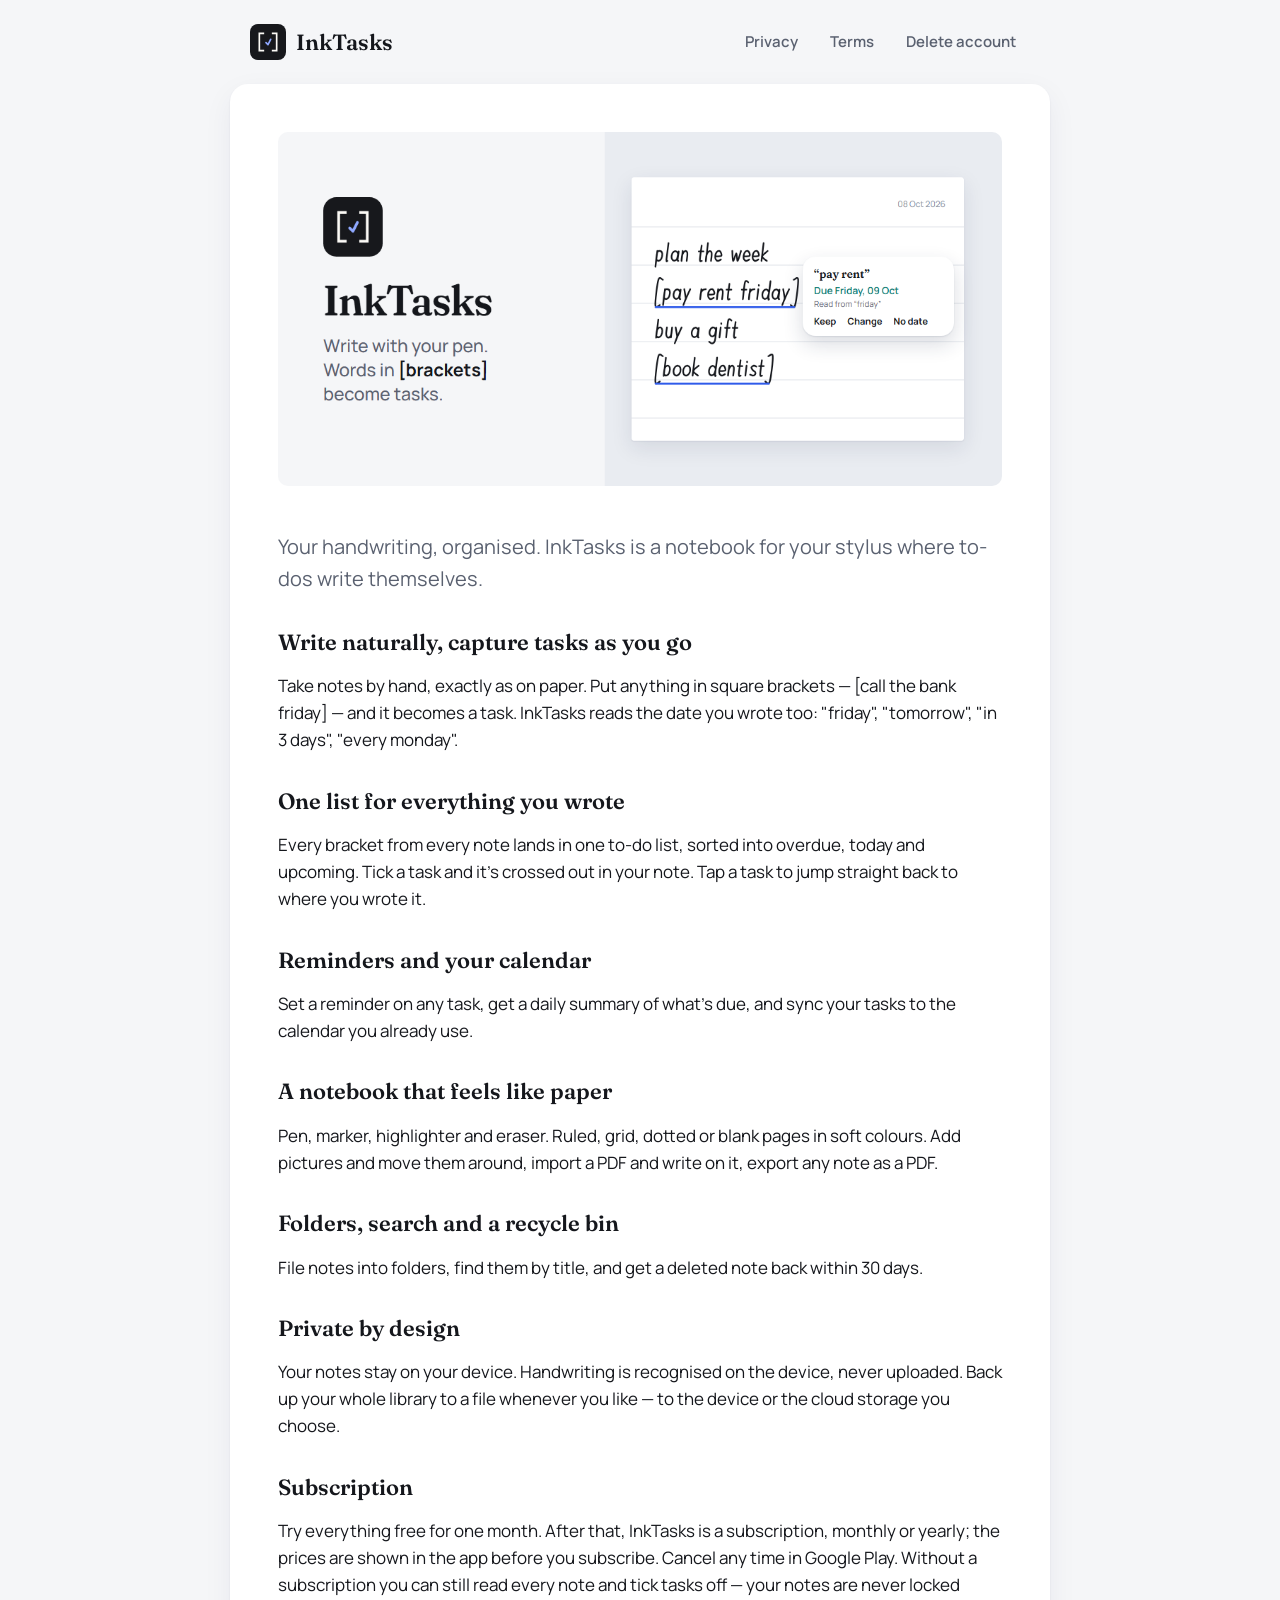
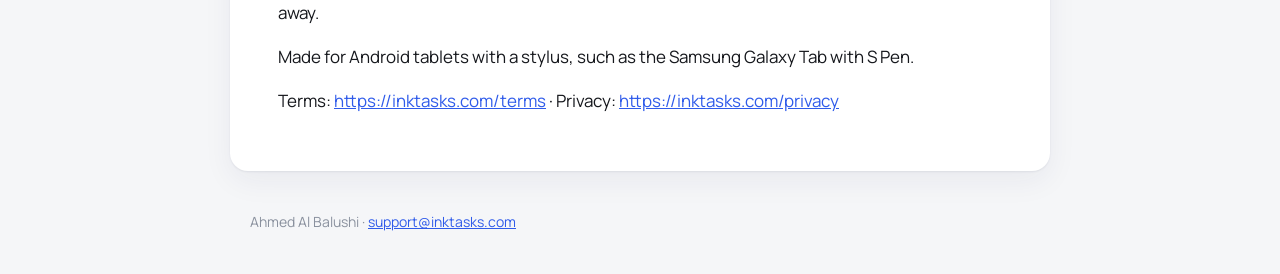
==== index.html @ 89e98914 "InkTasks website: home, privacy policy, terms of use, account deletion" ====
<!doctype html>
<html lang="en">
<head>
<meta charset="utf-8">
<meta name="viewport" content="width=device-width, initial-scale=1">
<title>InkTasks — handwritten to-dos</title>
<link rel="icon" href="icon.svg" type="image/svg+xml">
<link rel="stylesheet" href="style.css">
</head>
<body>
<header><a class="brand" href="index.html"><svg class="icon" viewBox="0 0 108 108" aria-hidden="true"><rect width="108" height="108" rx="24" fill="#17181C"/><path d="M28 28V80M28 28H40M28 80H40M80 28V80M80 28H68M80 80H68" stroke="#FCFAF6" stroke-width="5" fill="none" stroke-linecap="square"/><path d="M48 56L54 62L62 46" stroke="#8FA8FF" stroke-width="5" fill="none" stroke-linecap="round" stroke-linejoin="round"/></svg><span>InkTasks</span></a><nav><a href="privacy.html">Privacy</a><a href="terms.html">Terms</a><a href="delete-account.html">Delete account</a></nav></header>
<main>
<h1 class="visually-hidden">InkTasks</h1>
<img class="hero" src="feature-graphic.png" alt="A handwritten note where [pay rent friday] has become a task with a due date.">
<p class="lead">Your handwriting, organised. InkTasks is a notebook for your stylus where to-dos write themselves.</p>
<h2>Write naturally, capture tasks as you go</h2>
<p>Take notes by hand, exactly as on paper. Put anything in square brackets — [call the bank friday] — and it becomes a task. InkTasks reads the date you wrote too: "friday", "tomorrow", "in 3 days", "every monday".</p>
<h2>One list for everything you wrote</h2>
<p>Every bracket from every note lands in one to-do list, sorted into overdue, today and upcoming. Tick a task and it's crossed out in your note. Tap a task to jump straight back to where you wrote it.</p>
<h2>Reminders and your calendar</h2>
<p>Set a reminder on any task, get a daily summary of what's due, and sync your tasks to the calendar you already use.</p>
<h2>A notebook that feels like paper</h2>
<p>Pen, marker, highlighter and eraser. Ruled, grid, dotted or blank pages in soft colours. Add pictures and move them around, import a PDF and write on it, export any note as a PDF.</p>
<h2>Folders, search and a recycle bin</h2>
<p>File notes into folders, find them by title, and get a deleted note back within 30 days.</p>
<h2>Private by design</h2>
<p>Your notes stay on your device. Handwriting is recognised on the device, never uploaded. Back up your whole library to a file whenever you like — to the device or the cloud storage you choose.</p>
<h2>Subscription</h2>
<p>Try everything free for one month. After that, InkTasks is a subscription, monthly or yearly; the prices are shown in the app before you subscribe. Cancel any time in Google Play. Without a subscription you can still read every note and tick tasks off — your notes are never locked away.</p>
<p>Made for Android tablets with a stylus, such as the Samsung Galaxy Tab with S Pen.</p>
<p>Terms: <a href="https://inktasks.com/terms">https://inktasks.com/terms</a> · Privacy: <a href="https://inktasks.com/privacy">https://inktasks.com/privacy</a></p>
</main>
<footer>Ahmed Al Balushi · <a href="mailto:support@inktasks.com">support@inktasks.com</a></footer>
</body>
</html>
---- style.css ----
@font-face { font-family: Fraunces; src: url(fonts/fraunces.ttf); font-weight: 100 900; font-display: swap; }
@font-face { font-family: Manrope; src: url(fonts/manrope.ttf); font-weight: 200 800; font-display: swap; }
/* Slate & Cobalt (the app's R61 palette): white paper on a quiet ground, cobalt for links. */
:root { --ground: #F5F6F8; --paper: #FFFFFF; --hairline: #DDE1E7; --ink: #15171C; --secondary: #5A6170;
        --slate: #8A919E; --cobalt: #2F5BEA; --wash: #E8EEFD; --blank: #FFF3BF; }
* { box-sizing: border-box; }
body { margin: 0; background: var(--ground); color: var(--ink); font: 17px/1.6 Manrope, system-ui, sans-serif; }
header { max-width: 820px; margin: 0 auto; padding: 20px 20px 8px; display: flex; align-items: center;
         justify-content: space-between; gap: 16px; flex-wrap: wrap; }
.brand { display: flex; align-items: center; gap: 10px; color: var(--ink); text-decoration: none;
         font: 600 22px Fraunces, Georgia, serif; }
.icon { width: 36px; height: 36px; }
nav { display: flex; gap: 4px; flex-wrap: wrap; }
nav a { color: var(--secondary); text-decoration: none; padding: 10px 14px; border-radius: 999px; font-weight: 600; font-size: 15px; }
nav a:hover { color: var(--ink); }
nav a[aria-current] { background: var(--wash); color: #1E3FAE; }
main { max-width: 820px; margin: 12px auto 40px; padding: 40px 48px; background: var(--paper); border-radius: 18px;
       box-shadow: 0 1px 2px rgba(28,42,77,.08), 0 10px 30px rgba(28,42,77,.06); }
h1, h2 { font-family: Fraunces, Georgia, serif; font-weight: 600; line-height: 1.2; }
h1 { font-size: 38px; letter-spacing: -0.5px; margin: 0 0 6px; }
h2 { font-size: 22px; margin: 34px 0 8px; }
.meta { color: var(--slate); margin-top: 0; }
a { color: var(--cobalt); }
ul { padding-left: 22px; } li { margin: 6px 0; } li ul { margin: 4px 0; }
code { font-size: 15px; }
mark.blank { background: var(--blank); color: var(--ink); padding: 0 4px; border-radius: 4px; }
.lead { font-size: 20px; color: var(--secondary); }
.visually-hidden { position: absolute; width: 1px; height: 1px; overflow: hidden; clip: rect(0 0 0 0); white-space: nowrap; }
.hero { width: 100%; height: auto; border-radius: 10px; margin: 8px 0 18px; }
footer { max-width: 820px; margin: 0 auto 40px; padding: 0 20px; color: var(--slate); font-size: 14px; }
@media (max-width: 640px) { main { padding: 26px 20px; border-radius: 0; } h1 { font-size: 30px; } }
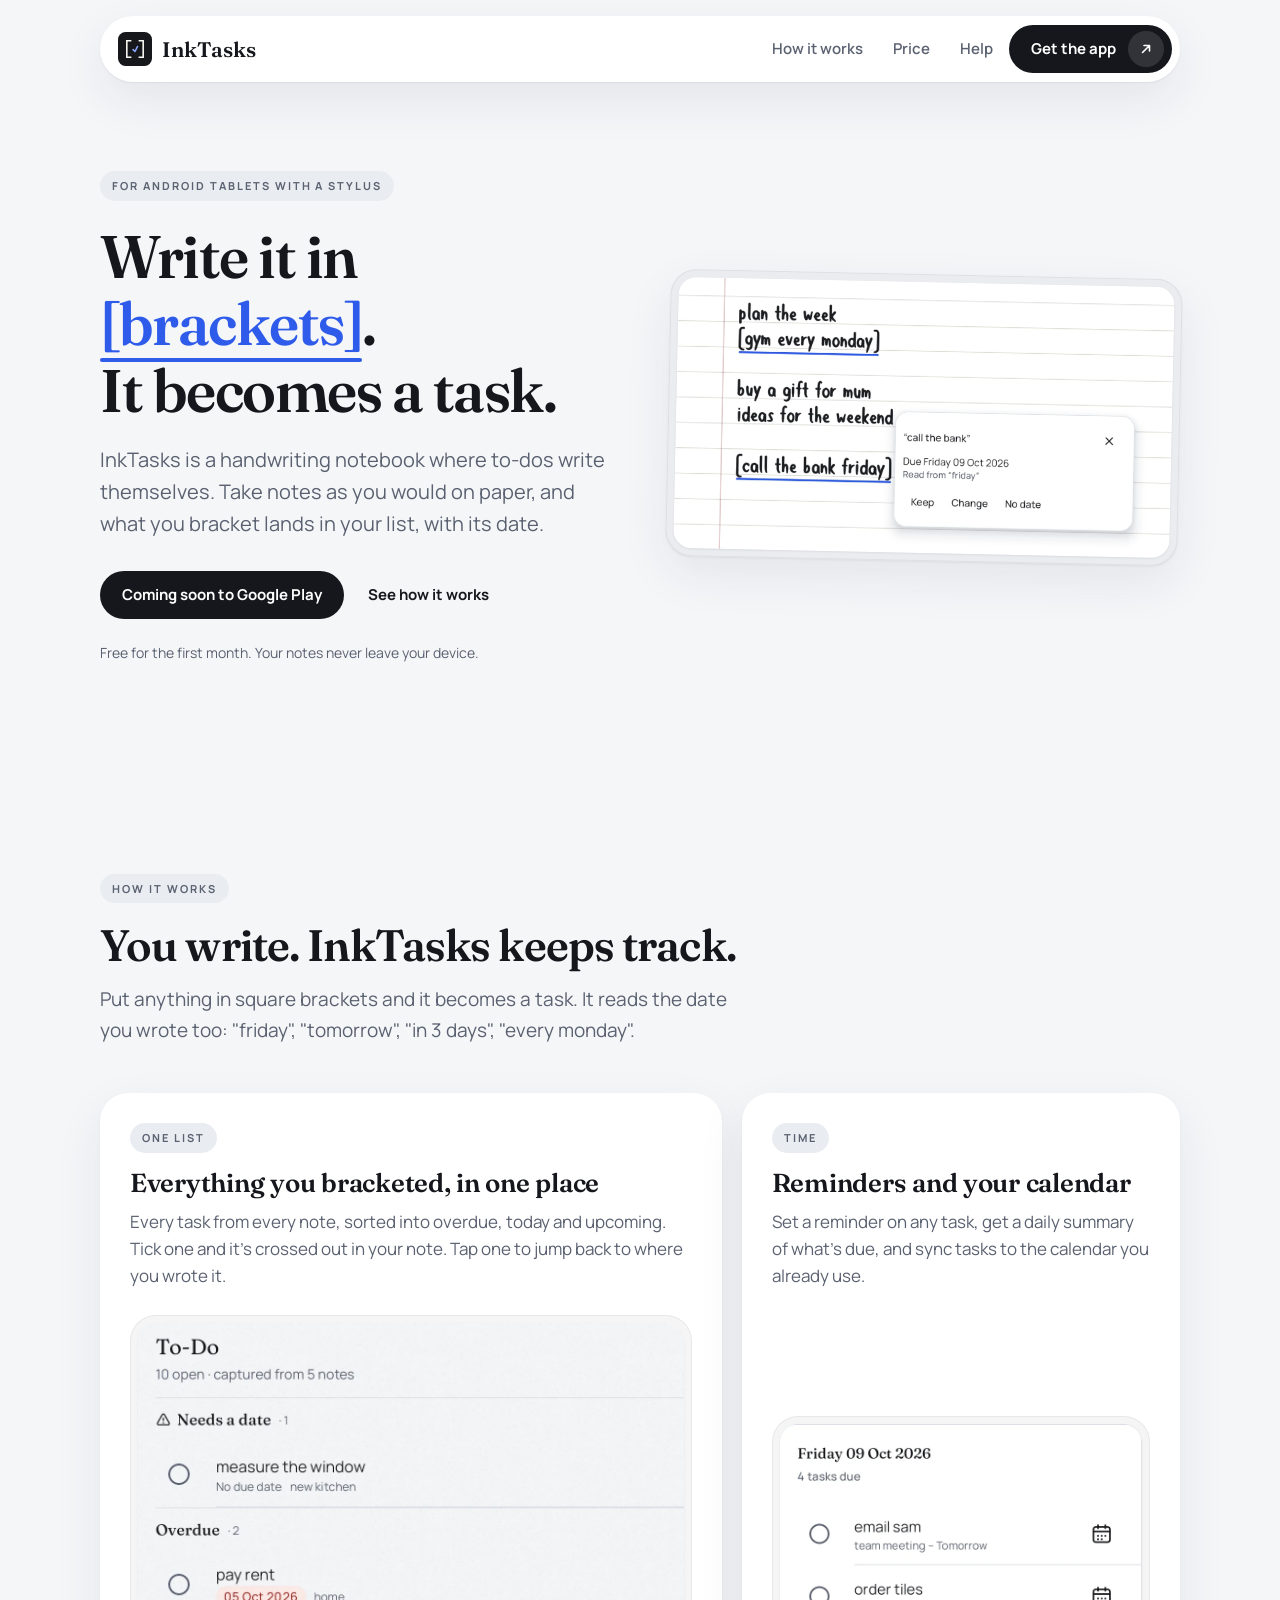
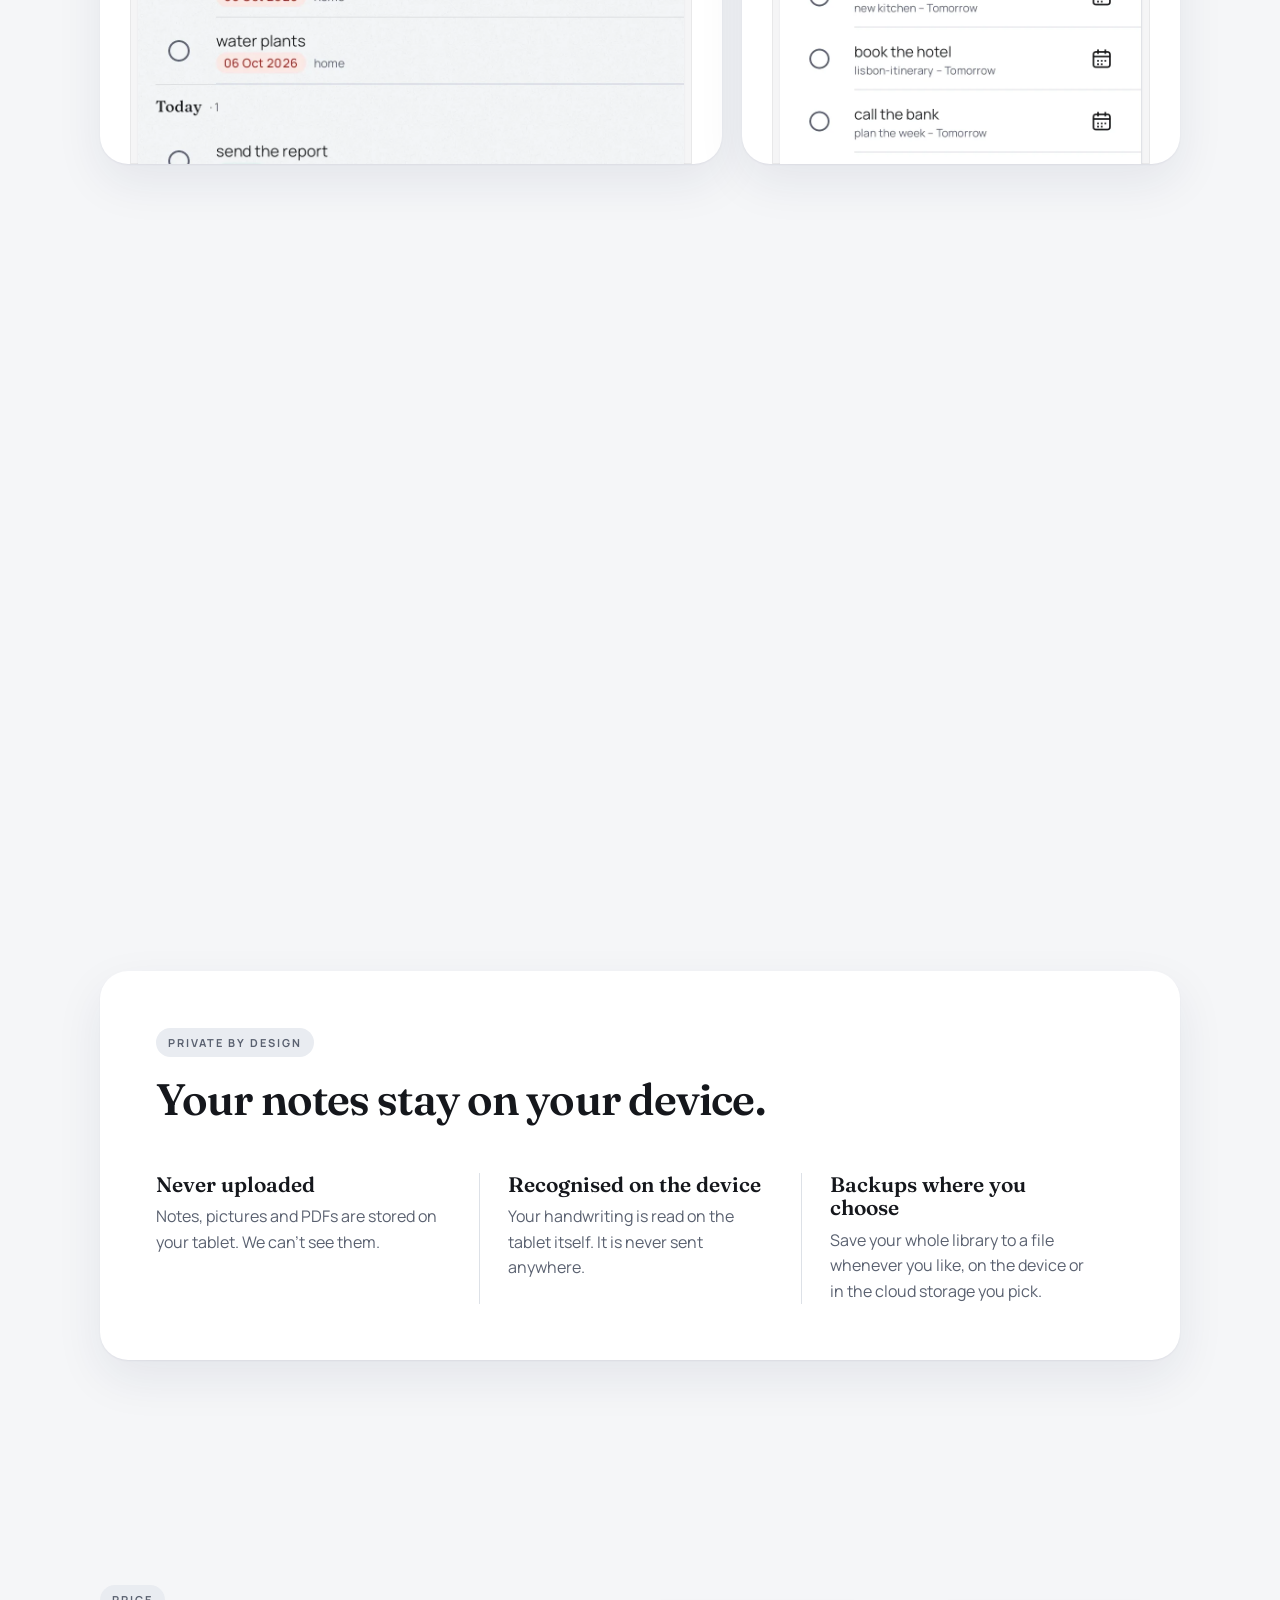
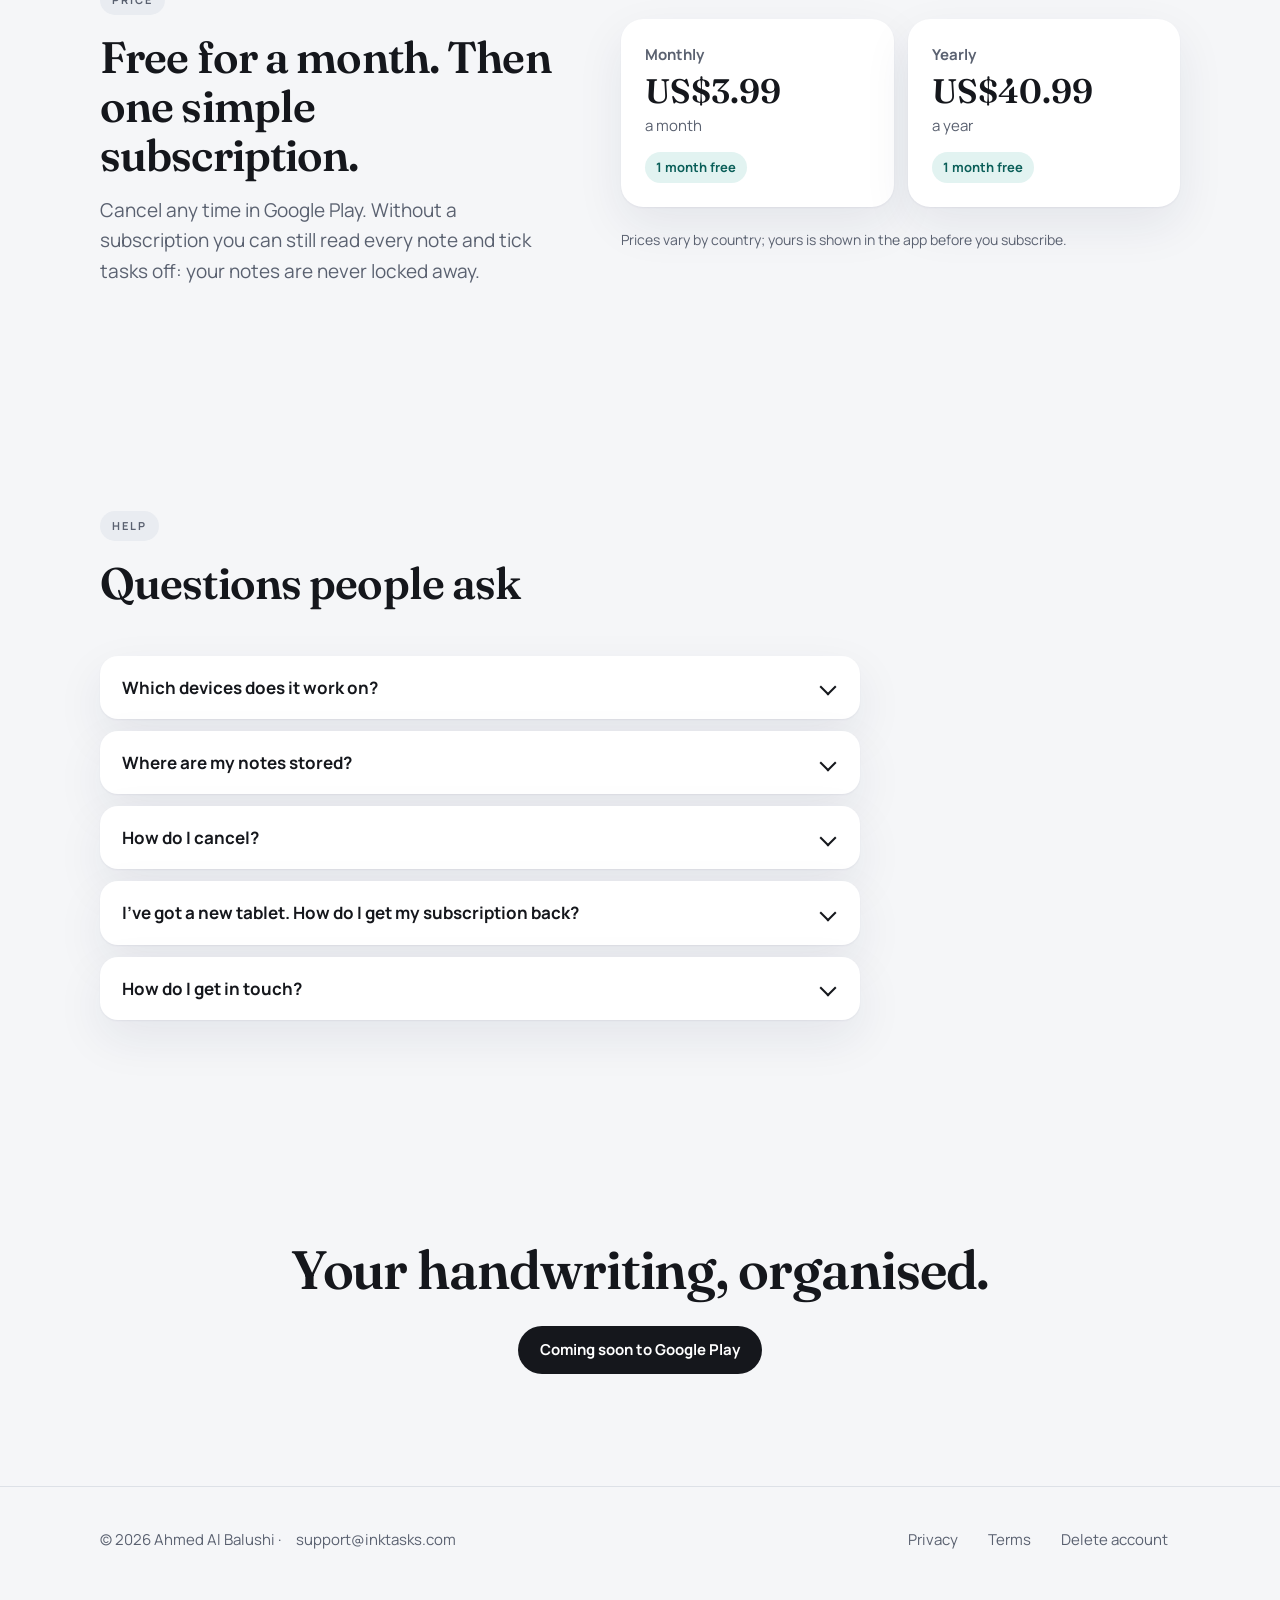
==== commit a999485e: "New home page: headline, screenshots, price and help; privacy policy matches the app (no crash repor" ====
--- a/index.html
+++ b/index.html
@@ -3,33 +3,146 @@
 <head>
 <meta charset="utf-8">
 <meta name="viewport" content="width=device-width, initial-scale=1">
-<title>InkTasks — handwritten to-dos</title>
-<link rel="icon" href="icon.svg" type="image/svg+xml">
-<link rel="stylesheet" href="style.css">
+<title>InkTasks — handwritten notes where to-dos write themselves</title>
+<meta name="description" content="InkTasks is a handwriting notebook for Android tablets with a stylus. Anything you write in [square brackets] becomes a task with a due date and a reminder. Your notes stay on your device.">
+<link rel="canonical" href="https://inktasks.com/">
+<meta property="og:type" content="website">
+<meta property="og:site_name" content="InkTasks">
+<meta property="og:title" content="InkTasks — handwritten notes where to-dos write themselves">
+<meta property="og:description" content="InkTasks is a handwriting notebook for Android tablets with a stylus. Anything you write in [square brackets] becomes a task with a due date and a reminder. Your notes stay on your device.">
+<meta property="og:url" content="https://inktasks.com/">
+<meta property="og:image" content="https://inktasks.com/feature-graphic.png">
+<meta name="twitter:card" content="summary_large_image">
+<meta name="theme-color" content="#F5F6F8">
+<link rel="icon" href="/icon.svg" type="image/svg+xml">
+<link rel="preload" href="/fonts/fraunces.ttf" as="font" type="font/ttf" crossorigin>
+<link rel="stylesheet" href="/style.css">
+<script>document.documentElement.classList.add("js")</script>
 </head>
 <body>
-<header><a class="brand" href="index.html"><svg class="icon" viewBox="0 0 108 108" aria-hidden="true"><rect width="108" height="108" rx="24" fill="#17181C"/><path d="M28 28V80M28 28H40M28 80H40M80 28V80M80 28H68M80 80H68" stroke="#FCFAF6" stroke-width="5" fill="none" stroke-linecap="square"/><path d="M48 56L54 62L62 46" stroke="#8FA8FF" stroke-width="5" fill="none" stroke-linecap="round" stroke-linejoin="round"/></svg><span>InkTasks</span></a><nav><a href="privacy.html">Privacy</a><a href="terms.html">Terms</a><a href="delete-account.html">Delete account</a></nav></header>
+<header class="nav"><div class="nav-pill"><a class="brand" href="/"><svg class="icon" viewBox="0 0 108 108" aria-hidden="true"><rect width="108" height="108" rx="24" fill="#17181C"/><path d="M28 28V80M28 28H40M28 80H40M80 28V80M80 28H68M80 80H68" stroke="#FCFAF6" stroke-width="5" fill="none" stroke-linecap="square"/><path d="M48 56L54 62L62 46" stroke="#8FA8FF" stroke-width="5" fill="none" stroke-linecap="round" stroke-linejoin="round"/></svg><span>InkTasks</span></a><nav class="nav-links" aria-label="Main"><a class="text" href="/#how">How it works</a><a class="text" href="/#price">Price</a><a class="text" href="/#help">Help</a><a class="pill" href="/#get">Get the app<span class="dot"><svg viewBox="0 0 16 16" fill="none" stroke="currentColor" stroke-width="1.6" stroke-linecap="round" stroke-linejoin="round" aria-hidden="true"><path d="M4.5 11.5l7-7M6 4.5h5.5V10"/></svg></span></a></nav></div></header>
 <main>
-<h1 class="visually-hidden">InkTasks</h1>
-<img class="hero" src="feature-graphic.png" alt="A handwritten note where [pay rent friday] has become a task with a due date.">
-<p class="lead">Your handwriting, organised. InkTasks is a notebook for your stylus where to-dos write themselves.</p>
-<h2>Write naturally, capture tasks as you go</h2>
-<p>Take notes by hand, exactly as on paper. Put anything in square brackets — [call the bank friday] — and it becomes a task. InkTasks reads the date you wrote too: "friday", "tomorrow", "in 3 days", "every monday".</p>
-<h2>One list for everything you wrote</h2>
-<p>Every bracket from every note lands in one to-do list, sorted into overdue, today and upcoming. Tick a task and it's crossed out in your note. Tap a task to jump straight back to where you wrote it.</p>
-<h2>Reminders and your calendar</h2>
-<p>Set a reminder on any task, get a daily summary of what's due, and sync your tasks to the calendar you already use.</p>
-<h2>A notebook that feels like paper</h2>
-<p>Pen, marker, highlighter and eraser. Ruled, grid, dotted or blank pages in soft colours. Add pictures and move them around, import a PDF and write on it, export any note as a PDF.</p>
-<h2>Folders, search and a recycle bin</h2>
-<p>File notes into folders, find them by title, and get a deleted note back within 30 days.</p>
-<h2>Private by design</h2>
-<p>Your notes stay on your device. Handwriting is recognised on the device, never uploaded. Back up your whole library to a file whenever you like — to the device or the cloud storage you choose.</p>
-<h2>Subscription</h2>
-<p>Try everything free for one month. After that, InkTasks is a subscription, monthly or yearly; the prices are shown in the app before you subscribe. Cancel any time in Google Play. Without a subscription you can still read every note and tick tasks off — your notes are never locked away.</p>
-<p>Made for Android tablets with a stylus, such as the Samsung Galaxy Tab with S Pen.</p>
-<p>Terms: <a href="https://inktasks.com/terms">https://inktasks.com/terms</a> · Privacy: <a href="https://inktasks.com/privacy">https://inktasks.com/privacy</a></p>
+<section class="hero">
+  <div class="wrap">
+    <div class="reveal">
+      <span class="eyebrow">For Android tablets with a stylus</span>
+      <h1><span class="line">Write it in</span> <span class="line"><span class="task">[brackets]</span>.</span> <span class="line">It becomes a task.</span></h1>
+      <p class="lead">InkTasks is a handwriting notebook where to-dos write themselves. Take notes as you would on paper, and what you bracket lands in your list, with its date.</p>
+      <div class="cta">
+        <span class="pill plain" id="get">Coming soon to Google Play</span>
+        <a class="more" href="#how">See how it works</a>
+      </div>
+      <p class="fine">Free for the first month. Your notes never leave your device.</p>
+    </div>
+    <div class="tray reveal"><img src="shots/hero.webp" width="1400" height="764" alt="A handwritten note. The line [call the bank friday] is underlined in blue, and a card beside it reads: Due Friday 09 Oct 2026, read from &quot;friday&quot;."></div>
+  </div>
+</section>
+
+<section id="how">
+  <div class="wrap">
+    <div class="section-head reveal">
+      <span class="eyebrow">How it works</span>
+      <h2>You write. InkTasks keeps track.</h2>
+      <p>Put anything in square brackets and it becomes a task. It reads the date you wrote too: "friday", "tomorrow", "in 3 days", "every monday".</p>
+    </div>
+    <div class="tiles">
+      <article class="tile wide reveal">
+        <span class="eyebrow">One list</span>
+        <h3>Everything you bracketed, in one place</h3>
+        <p>Every task from every note, sorted into overdue, today and upcoming. Tick one and it's crossed out in your note. Tap one to jump back to where you wrote it.</p>
+        <div class="tray"><img src="shots/todo.webp" width="1120" height="904" alt="The To-Do list: tasks grouped under Needs a date, Overdue, Today and Upcoming, each with the note it came from." loading="lazy"></div>
+      </article>
+      <article class="tile narrow reveal">
+        <span class="eyebrow">Time</span>
+        <h3>Reminders and your calendar</h3>
+        <p>Set a reminder on any task, get a daily summary of what's due, and sync tasks to the calendar you already use.</p>
+        <div class="tray"><img src="shots/calendar.webp" width="790" height="740" alt="The tasks due on Friday 09 Oct 2026, listed beside the calendar: email sam, order tiles, book the hotel, call the bank." loading="lazy"></div>
+      </article>
+      <article class="tile narrow reveal">
+        <span class="eyebrow">Paper</span>
+        <h3>A notebook that feels like paper</h3>
+        <p>Pen, marker, highlighter and eraser. Ruled, grid, dotted or blank pages. Add pictures, import a PDF and write on it, export any note as a PDF.</p>
+        <div class="tray"><img src="shots/picture.webp" width="1400" height="672" alt="A note page with a picture placed on it and handwriting around the picture." loading="lazy"></div>
+      </article>
+      <article class="tile wide reveal">
+        <span class="eyebrow">Library</span>
+        <h3>Folders, search and a recycle bin</h3>
+        <p>File notes into folders, find them by title, and get a deleted note back within 30 days.</p>
+        <div class="tray"><img src="shots/library.webp" width="1400" height="923" alt="The notes library: four folders and a row of note thumbnails, each showing how many open tasks it has." loading="lazy"></div>
+      </article>
+    </div>
+  </div>
+</section>
+
+<section>
+  <div class="wrap">
+    <div class="private reveal">
+      <div class="section-head">
+        <span class="eyebrow">Private by design</span>
+        <h2>Your notes stay on your device.</h2>
+      </div>
+      <div class="facts">
+        <div><h3>Never uploaded</h3><p>Notes, pictures and PDFs are stored on your tablet. We can't see them.</p></div>
+        <div><h3>Recognised on the device</h3><p>Your handwriting is read on the tablet itself. It is never sent anywhere.</p></div>
+        <div><h3>Backups where you choose</h3><p>Save your whole library to a file whenever you like, on the device or in the cloud storage you pick.</p></div>
+      </div>
+    </div>
+  </div>
+</section>
+
+<section id="price">
+  <div class="wrap price">
+    <div class="section-head reveal" style="margin-bottom:0">
+      <span class="eyebrow">Price</span>
+      <h2>Free for a month. Then one simple subscription.</h2>
+      <p>Cancel any time in Google Play. Without a subscription you can still read every note and tick tasks off: your notes are never locked away.</p>
+    </div>
+    <div class="reveal">
+      <div class="plans">
+        <div class="plan"><div class="name">Monthly</div><div class="amount">US$3.99</div><div class="per">a month</div><span class="trial">1 month free</span></div>
+        <div class="plan"><div class="name">Yearly</div><div class="amount">US$40.99</div><div class="per">a year</div><span class="trial">1 month free</span></div>
+      </div>
+      <p class="fine">Prices vary by country; yours is shown in the app before you subscribe.</p>
+    </div>
+  </div>
+</section>
+
+<section id="help">
+  <div class="wrap">
+    <div class="section-head reveal">
+      <span class="eyebrow">Help</span>
+      <h2>Questions people ask</h2>
+    </div>
+    <div class="faq reveal">
+      <details><summary>Which devices does it work on?</summary><div class="answer"><p>Android tablets with a stylus, such as the Samsung Galaxy Tab with S Pen, running Android 10 or newer.</p></div></details>
+      <details><summary>Where are my notes stored?</summary><div class="answer"><p>On your tablet only. Use Settings → Backup to save a copy to a file, and restore from that file on a new device.</p></div></details>
+      <details><summary>How do I cancel?</summary><div class="answer"><p>In the Google Play app: your profile picture → Payments and subscriptions → Subscriptions → InkTasks → Cancel. In InkTasks, Settings → Account opens the same page. You keep access until the end of the period you paid for.</p></div></details>
+      <details><summary>I've got a new tablet. How do I get my subscription back?</summary><div class="answer"><p>Sign in to InkTasks with the same Google account. If it doesn't unlock, tap Restore purchases on the subscription screen.</p></div></details>
+      <details><summary>How do I get in touch?</summary><div class="answer"><p>Write to <a href="mailto:support@inktasks.com">support@inktasks.com</a>.</p></div></details>
+    </div>
+  </div>
+</section>
+
+<section class="closing">
+  <div class="wrap reveal">
+    <h2>Your handwriting, organised.</h2>
+    <span class="pill plain">Coming soon to Google Play</span>
+  </div>
+</section>
+
 </main>
-<footer>Ahmed Al Balushi · <a href="mailto:support@inktasks.com">support@inktasks.com</a></footer>
+<footer class="foot"><div class="wrap"><span>© 2026 Ahmed Al Balushi · <a href="mailto:support@inktasks.com">support@inktasks.com</a></span><nav aria-label="Legal"><a href="/privacy">Privacy</a><a href="/terms">Terms</a><a href="/delete-account">Delete account</a></nav></div></footer>
+<script>
+(function () {
+  var items = document.querySelectorAll(".reveal");
+  if (!("IntersectionObserver" in window)) { items.forEach(function (el) { el.classList.add("in"); }); return; }
+  var seen = new IntersectionObserver(function (entries) {
+    entries.forEach(function (entry) {
+      if (entry.isIntersecting) { entry.target.classList.add("in"); seen.unobserve(entry.target); }
+    });
+  }, { rootMargin: "0px 0px -8% 0px" });
+  items.forEach(function (el) { seen.observe(el); });
+})();
+</script>
 </body>
 </html>
--- a/style.css
+++ b/style.css
@@ -1,31 +1,175 @@
 @font-face { font-family: Fraunces; src: url(fonts/fraunces.ttf); font-weight: 100 900; font-display: swap; }
 @font-face { font-family: Manrope; src: url(fonts/manrope.ttf); font-weight: 200 800; font-display: swap; }
-/* Slate & Cobalt (the app's R61 palette): white paper on a quiet ground, cobalt for links. */
-:root { --ground: #F5F6F8; --paper: #FFFFFF; --hairline: #DDE1E7; --ink: #15171C; --secondary: #5A6170;
-        --slate: #8A919E; --cobalt: #2F5BEA; --wash: #E8EEFD; --blank: #FFF3BF; }
+
+/* Slate & Cobalt (the app's R61 palette): white paper on a quiet ground. Cobalt is ink that became
+   a task, teal is time; nothing else has a hue. Opaque floating surfaces, no glass. */
+:root {
+  --ground: #F5F6F8; --paper: #FFFFFF; --desk: #E9ECF1; --hairline: #DDE1E7; --ink: #15171C;
+  --secondary: #5A6170; --cobalt: #2F5BEA; --cobalt-deep: #1E3FAE; --wash: #E8EEFD; --teal: #0E7C74;
+  --blank: #FFF3BF;
+  --soft: 0 1px 2px rgba(28, 42, 77, .06), 0 18px 48px rgba(28, 42, 77, .08);
+  --ease: cubic-bezier(.22, 1, .36, 1);
+  --wide: 1120px;
+}
 * { box-sizing: border-box; }
-body { margin: 0; background: var(--ground); color: var(--ink); font: 17px/1.6 Manrope, system-ui, sans-serif; }
-header { max-width: 820px; margin: 0 auto; padding: 20px 20px 8px; display: flex; align-items: center;
-         justify-content: space-between; gap: 16px; flex-wrap: wrap; }
+html { scroll-behavior: smooth; scroll-padding-top: 96px; }
+body { margin: 0; background: var(--ground); color: var(--ink); font: 17px/1.6 Manrope, system-ui, sans-serif;
+       -webkit-font-smoothing: antialiased; }
+img { max-width: 100%; height: auto; display: block; }
+a { color: var(--cobalt); }
+h1, h2, h3 { font-family: Fraunces, Georgia, serif; font-weight: 600; line-height: 1.12; margin: 0; }
+:focus-visible { outline: 2px solid var(--cobalt); outline-offset: 3px; border-radius: 6px; }
+.visually-hidden { position: absolute; width: 1px; height: 1px; overflow: hidden; clip: rect(0 0 0 0); white-space: nowrap; }
+
+/* The navigation: one opaque pill floating clear of the top edge. */
+.nav { position: sticky; top: 16px; z-index: 10; max-width: var(--wide); margin: 16px auto 0; padding: 0 20px; }
+.nav-pill { display: flex; align-items: center; justify-content: space-between; gap: 12px; background: var(--paper);
+            border-radius: 999px; padding: 8px 8px 8px 18px; box-shadow: var(--soft); }
 .brand { display: flex; align-items: center; gap: 10px; color: var(--ink); text-decoration: none;
-         font: 600 22px Fraunces, Georgia, serif; }
-.icon { width: 36px; height: 36px; }
-nav { display: flex; gap: 4px; flex-wrap: wrap; }
-nav a { color: var(--secondary); text-decoration: none; padding: 10px 14px; border-radius: 999px; font-weight: 600; font-size: 15px; }
-nav a:hover { color: var(--ink); }
-nav a[aria-current] { background: var(--wash); color: #1E3FAE; }
-main { max-width: 820px; margin: 12px auto 40px; padding: 40px 48px; background: var(--paper); border-radius: 18px;
-       box-shadow: 0 1px 2px rgba(28,42,77,.08), 0 10px 30px rgba(28,42,77,.06); }
-h1, h2 { font-family: Fraunces, Georgia, serif; font-weight: 600; line-height: 1.2; }
-h1 { font-size: 38px; letter-spacing: -0.5px; margin: 0 0 6px; }
-h2 { font-size: 22px; margin: 34px 0 8px; }
-.meta { color: var(--slate); margin-top: 0; }
-a { color: var(--cobalt); }
-ul { padding-left: 22px; } li { margin: 6px 0; } li ul { margin: 4px 0; }
-code { font-size: 15px; }
+         font: 600 21px Fraunces, Georgia, serif; min-height: 48px; }
+.icon { width: 34px; height: 34px; }
+.nav-links { display: flex; align-items: center; gap: 2px; }
+.nav-links a.text { color: var(--secondary); text-decoration: none; font-weight: 600; font-size: 15px;
+                    padding: 13px 14px; border-radius: 999px; transition: color .3s var(--ease); }
+.nav-links a.text:hover { color: var(--ink); }
+
+/* Pills: the one primary action is filled ink, as in the app. */
+.pill { display: inline-flex; align-items: center; gap: 12px; min-height: 48px; padding: 6px 8px 6px 22px;
+        border-radius: 999px; background: var(--ink); color: var(--paper); font-weight: 700; font-size: 15px;
+        text-decoration: none; border: 0; transition: transform .5s var(--ease); }
+.pill .dot { width: 36px; height: 36px; border-radius: 50%; background: rgba(255, 255, 255, .12); display: grid;
+             place-items: center; transition: transform .5s var(--ease); }
+.pill .dot svg { width: 16px; height: 16px; }
+a.pill:hover .dot { transform: translate(2px, -1px) scale(1.05); }
+a.pill:active { transform: scale(.98); }
+.pill.plain { padding: 6px 22px; }
+.pill.quiet { background: var(--paper); color: var(--ink); box-shadow: inset 0 0 0 1px var(--hairline); }
+
+.eyebrow { display: inline-block; align-self: flex-start; font-size: 11px; font-weight: 700; letter-spacing: .18em; text-transform: uppercase;
+           color: var(--secondary); background: var(--desk); border-radius: 999px; padding: 6px 12px; }
+
+/* A screenshot sits in a tray: an outer shell and the image inside, corners concentric (R64). */
+.tray { --shell: 26px; --gap: 8px; background: rgba(21, 23, 28, .04); box-shadow: inset 0 0 0 1px rgba(21, 23, 28, .06);
+        border-radius: var(--shell); padding: var(--gap); }
+.tray img { border-radius: calc(var(--shell) - var(--gap)); width: 100%; box-shadow: 0 1px 2px rgba(28, 42, 77, .08); }
+
+.wrap { max-width: var(--wide); margin: 0 auto; padding: 0 20px; }
+section { padding: 112px 0; }
+
+/* Hero: the headline on the left, the note it describes on the right. */
+.hero { padding: 88px 0 96px; }
+.hero .wrap { display: grid; grid-template-columns: 1fr 1fr; gap: 56px; align-items: center; }
+.hero h1 { font-size: clamp(38px, 4.7vw, 60px); letter-spacing: -.025em; margin: 22px 0 20px; }
+.hero h1 .line { display: block; white-space: nowrap; }
+.hero h1 .task { color: var(--cobalt); position: relative; white-space: nowrap; }
+.hero h1 .task::after { content: ""; position: absolute; left: 0; right: 0; bottom: -.04em; height: .07em; border-radius: 999px;
+                        background: var(--cobalt); transform-origin: left; }
+.lead { font-size: 20px; color: var(--secondary); max-width: 30em; margin: 0 0 30px; }
+.cta { display: flex; flex-wrap: wrap; align-items: center; gap: 14px 20px; }
+.cta .more { color: var(--ink); font-weight: 700; font-size: 15px; text-decoration: none; padding: 13px 4px; }
+.cta .more:hover { color: var(--cobalt-deep); }
+.fine { margin: 22px 0 0; font-size: 14px; color: var(--secondary); }
+.hero .tray { transform: rotate(1.2deg); box-shadow: inset 0 0 0 1px rgba(21, 23, 28, .06), var(--soft); }
+
+.section-head { max-width: 640px; margin: 0 0 48px; }
+.section-head h2 { font-size: clamp(30px, 3.6vw, 44px); letter-spacing: -.02em; margin: 18px 0 14px; }
+.section-head p { color: var(--secondary); font-size: 19px; margin: 0; }
+
+/* Features: uneven tiles, so the page doesn't read as a list. */
+.tiles { display: grid; grid-template-columns: repeat(12, 1fr); gap: 20px; }
+.tile { background: var(--paper); border-radius: 28px; padding: 30px 30px 0; box-shadow: var(--soft); display: flex;
+        flex-direction: column; overflow: hidden; }
+.tile.wide { grid-column: span 7; } .tile.narrow { grid-column: span 5; }
+.tile h3 { font-size: 26px; letter-spacing: -.01em; margin: 16px 0 10px; }
+.tile p { margin: 0 0 26px; color: var(--secondary); }
+.tile .tray { margin-top: auto; border-bottom-left-radius: 0; border-bottom-right-radius: 0; padding-bottom: 0; }
+.tile .tray img { border-bottom-left-radius: 0; border-bottom-right-radius: 0; }
+
+/* Private by design: three plain statements. */
+.private { background: var(--paper); border-radius: 28px; box-shadow: var(--soft); padding: 56px; }
+.facts { display: grid; grid-template-columns: repeat(3, 1fr); gap: 0; margin-top: 8px; }
+.facts div { padding: 0 28px; border-left: 1px solid var(--hairline); }
+.facts div:first-child { padding-left: 0; border-left: 0; }
+.facts h3 { font-size: 21px; margin: 0 0 8px; }
+.facts p { margin: 0; color: var(--secondary); font-size: 16px; }
+
+/* Price. */
+.price { display: grid; grid-template-columns: 5fr 6fr; gap: 56px; align-items: center; }
+.plans { display: grid; grid-template-columns: 1fr 1fr; gap: 14px; }
+.plan { background: var(--paper); border-radius: 22px; padding: 24px; box-shadow: var(--soft); }
+.plan .name { font-weight: 700; font-size: 15px; color: var(--secondary); }
+.plan .amount { font: 600 34px/1.1 Fraunces, Georgia, serif; margin: 6px 0 4px; }
+.plan .per { font-size: 15px; color: var(--secondary); }
+.plan .trial { display: inline-block; margin-top: 14px; font-size: 13px; font-weight: 700; color: #0B5F59;
+               background: #E2F3F1; border-radius: 999px; padding: 5px 11px; }
+
+/* Help. */
+.faq { max-width: 760px; }
+details { background: var(--paper); border-radius: 18px; box-shadow: var(--soft); margin-bottom: 12px; }
+summary { list-style: none; cursor: pointer; padding: 18px 22px; font-weight: 700; display: flex; justify-content: space-between;
+          align-items: center; gap: 16px; min-height: 60px; }
+summary::-webkit-details-marker { display: none; }
+summary::after { content: ""; width: 10px; height: 10px; border-right: 2px solid var(--ink); border-bottom: 2px solid var(--ink);
+                 transform: rotate(45deg); transition: transform .4s var(--ease); flex: none; margin-right: 4px; }
+details[open] summary::after { transform: rotate(225deg); }
+details .answer { padding: 0 22px 20px; color: var(--secondary); }
+details .answer p { margin: 0 0 10px; }
+
+/* The closing band. */
+.closing { text-align: center; padding: 96px 0 112px; }
+.closing h2 { font-size: clamp(32px, 4.4vw, 54px); letter-spacing: -.02em; margin: 0 auto 26px; max-width: 14em; }
+
+.foot { border-top: 1px solid var(--hairline); }
+.foot .wrap { display: flex; flex-wrap: wrap; justify-content: space-between; align-items: center; gap: 12px 28px; padding-top: 28px;
+              padding-bottom: 40px; color: var(--secondary); font-size: 15px; }
+.foot nav { display: flex; flex-wrap: wrap; gap: 0 6px; margin-left: -12px; }
+.foot a { color: var(--secondary); text-decoration: none; padding: 13px 12px; display: inline-block; }
+.foot a:hover { color: var(--ink); }
+
+/* The reading pages: privacy, terms, account deletion. Plain on purpose. */
+main.doc { max-width: 820px; margin: 40px auto 56px; padding: 56px 56px 48px; background: var(--paper); border-radius: 28px;
+           box-shadow: var(--soft); }
+main.doc h1 { font-size: 40px; letter-spacing: -.02em; margin: 0 0 8px; }
+main.doc h2 { font-size: 23px; margin: 38px 0 10px; line-height: 1.2; }
+main.doc .meta { color: var(--secondary); margin-top: 0; }
+main.doc ul { padding-left: 22px; } main.doc li { margin: 6px 0; } main.doc li ul { margin: 4px 0; }
+main.doc code { font-size: 15px; }
 mark.blank { background: var(--blank); color: var(--ink); padding: 0 4px; border-radius: 4px; }
-.lead { font-size: 20px; color: var(--secondary); }
-.visually-hidden { position: absolute; width: 1px; height: 1px; overflow: hidden; clip: rect(0 0 0 0); white-space: nowrap; }
-.hero { width: 100%; height: auto; border-radius: 10px; margin: 8px 0 18px; }
-footer { max-width: 820px; margin: 0 auto 40px; padding: 0 20px; color: var(--slate); font-size: 14px; }
-@media (max-width: 640px) { main { padding: 26px 20px; border-radius: 0; } h1 { font-size: 30px; } }
+
+/* Sections ease up once as they come into view; only when scripting is on, and never when the
+   visitor has asked for reduced motion. Transform and opacity only. */
+.js .reveal { opacity: 0; transform: translateY(26px); transition: opacity .8s var(--ease), transform .8s var(--ease); }
+.js .reveal.in { opacity: 1; transform: none; }
+.js .hero .tray.reveal { transform: translateY(26px) rotate(1.2deg); }
+.js .hero .tray.reveal.in { transform: rotate(1.2deg); }
+.js .hero h1 .task::after { transform: scaleX(0); transition: transform .9s var(--ease) .5s; }
+.js .hero .in h1 .task::after, .js .hero h1.in .task::after { transform: scaleX(1); }
+
+@media (prefers-reduced-motion: reduce) {
+  html { scroll-behavior: auto; }
+  .js .reveal, .js .hero .tray.reveal { opacity: 1; transform: none; transition: none; }
+  .js .hero h1 .task::after { transform: none; transition: none; }
+  .pill, .pill .dot, summary::after { transition: none; }
+}
+
+@media (max-width: 900px) {
+  section { padding: 72px 0; }
+  .hero { padding: 48px 0 64px; }
+  .hero .wrap, .price { grid-template-columns: 1fr; gap: 40px; }
+  .hero .tray, .js .hero .tray.reveal.in { transform: none; }
+  .tile.wide, .tile.narrow { grid-column: span 12; }
+  .private { padding: 32px 24px; }
+  .facts { grid-template-columns: 1fr; gap: 24px; }
+  .facts div { padding: 24px 0 0; border-left: 0; border-top: 1px solid var(--hairline); }
+  .facts div:first-child { padding-top: 0; border-top: 0; }
+  main.doc { margin: 24px 12px 40px; padding: 32px 22px; border-radius: 22px; }
+  main.doc h1 { font-size: 31px; }
+}
+@media (max-width: 560px) {
+  .nav { padding: 0 12px; top: 10px; }
+  .nav-links a.text { display: none; }
+  .wrap { padding: 0 16px; }
+  .plans { grid-template-columns: 1fr; }
+  .tile { padding: 24px 22px 0; border-radius: 24px; }
+  .hero h1 .line { white-space: normal; }
+}
